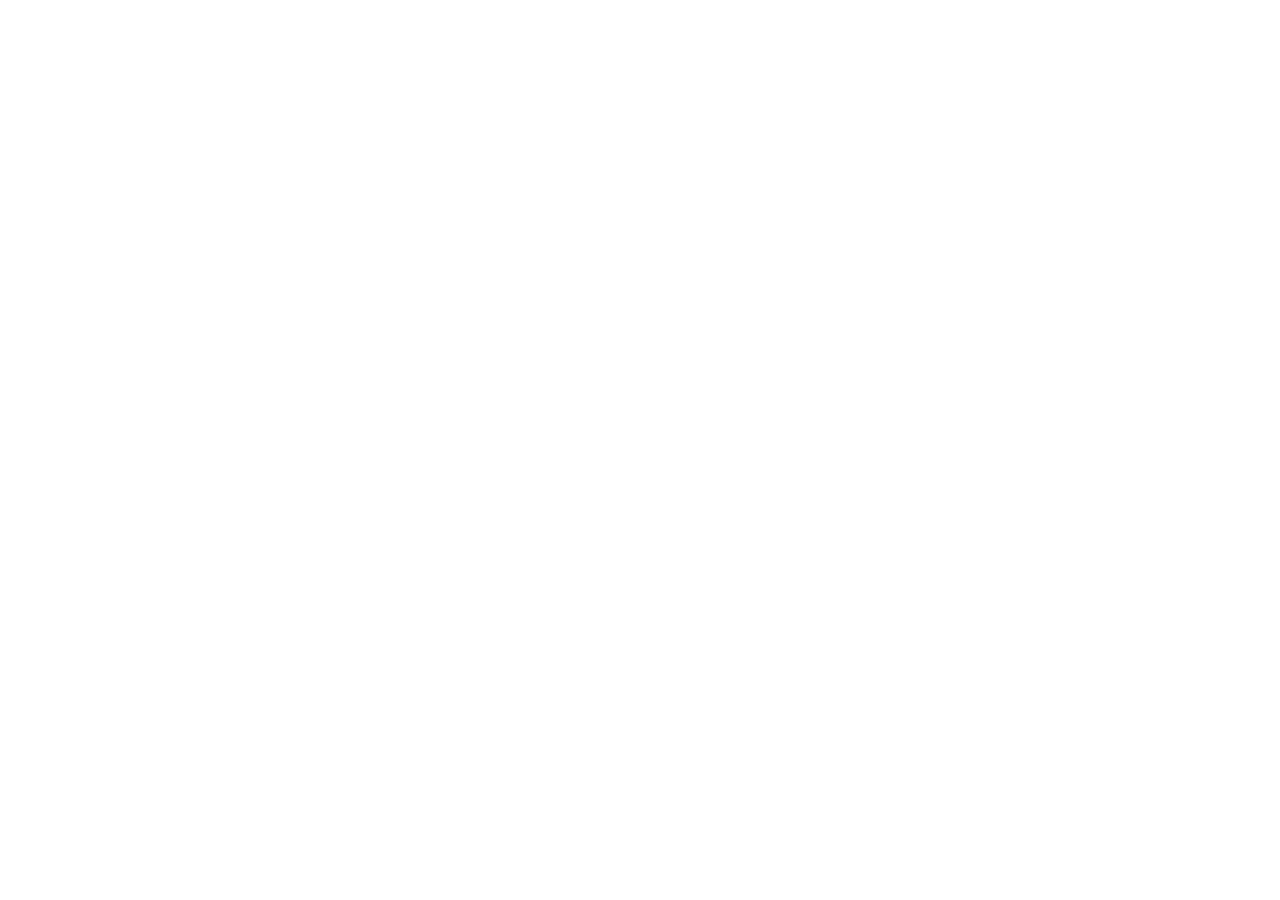
==== inex.html @ 5711841e "first commit" ====
<!DOCTYPE html>
<html lang="en">
<head>
    <meta charset="UTF-8">
    <meta name="viewport" content="width=device-width, initial-scale=1.0">
    <title>Portfolio Assignment</title>
    <link rel="stylesheet" href="./styles/styles.css">
</head>
<body>
    <header>
        <nav>
            <div>
                <img src="" alt="">
            </div>
        </nav>
    </header>
    
</body>
</html>
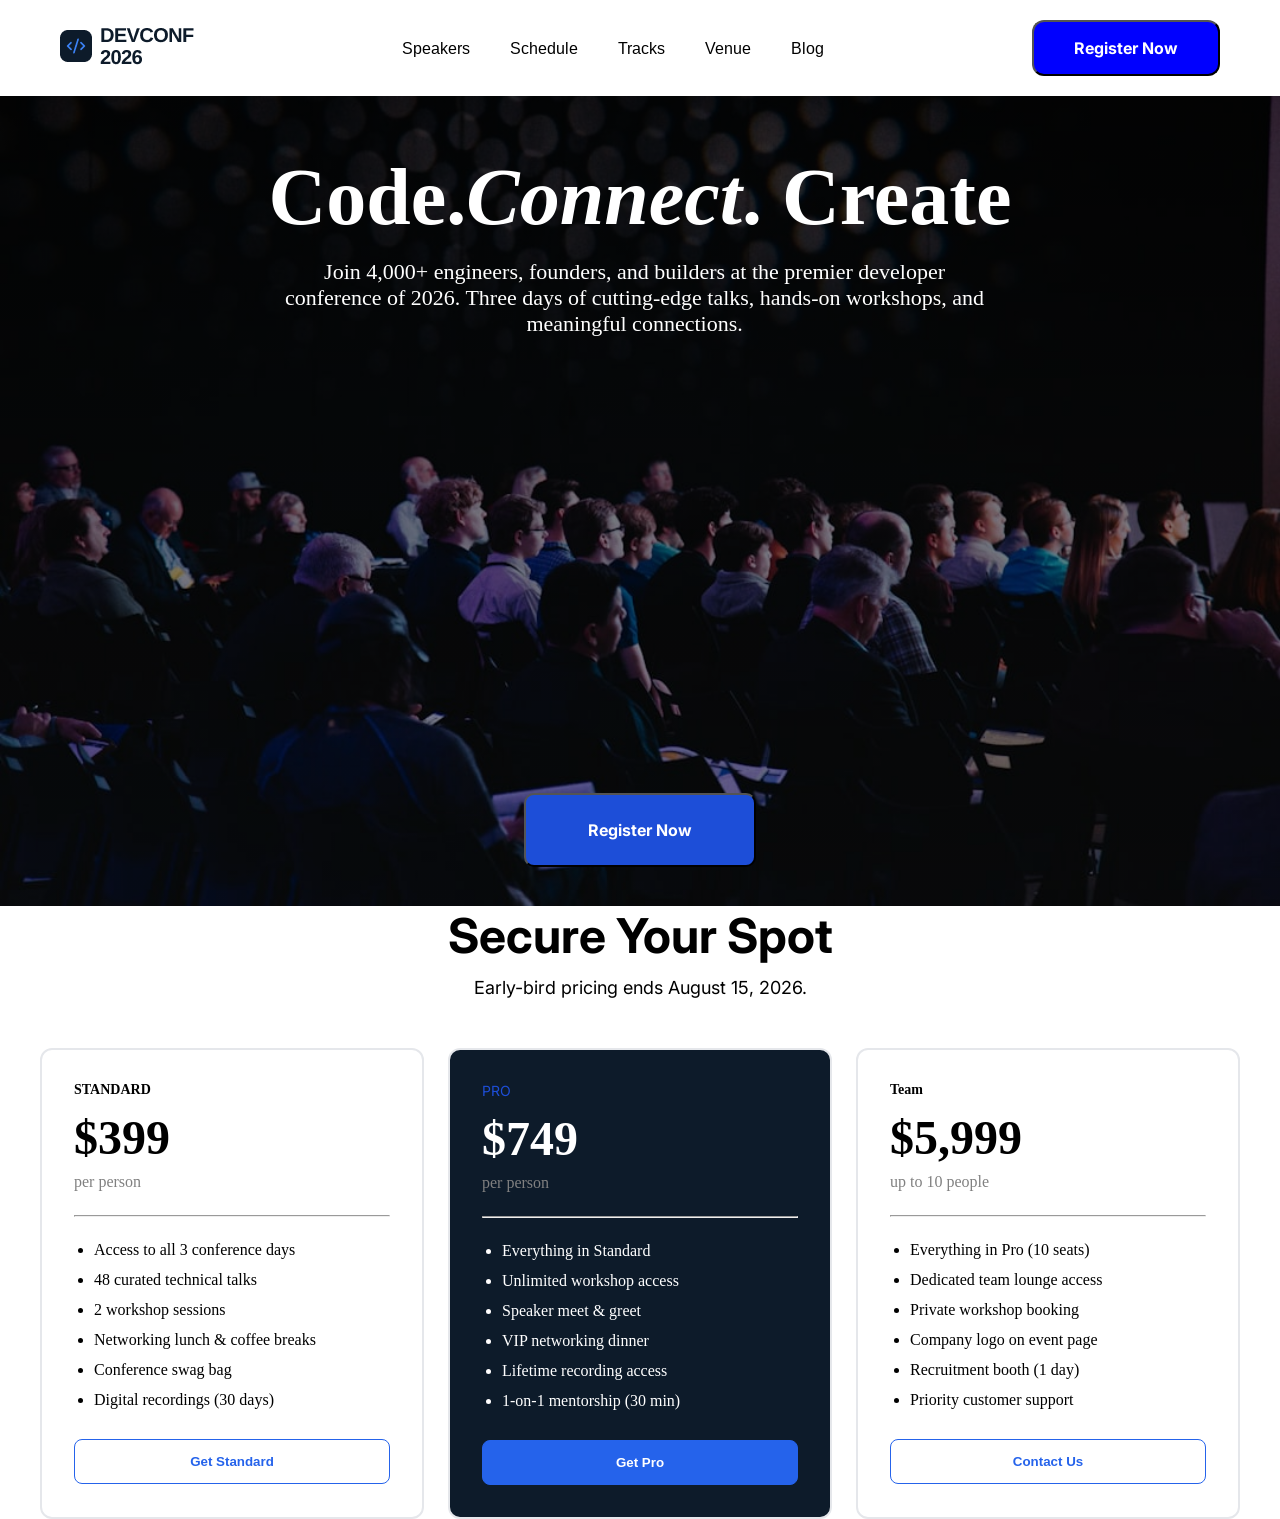
==== commit f8f0fde7: "nav banner and pricing done" ====
--- a/inex.html
+++ b/inex.html
@@ -1,19 +1,126 @@
 <!DOCTYPE html>
 <html lang="en">
+
 <head>
     <meta charset="UTF-8">
     <meta name="viewport" content="width=device-width, initial-scale=1.0">
     <title>Portfolio Assignment</title>
     <link rel="stylesheet" href="./styles/styles.css">
+    <!-- navbar font -->
+    <link rel="preconnect" href="https://fonts.googleapis.com">
+    <link rel="preconnect" href="https://fonts.gstatic.com" crossorigin>
+    <link href="https://fonts.googleapis.com/css2?family=Arimo:ital,wght@0,400..700;1,400..700&display=swap"
+        rel="stylesheet">
+
+    <!-- font -->
+    <link rel="preconnect" href="https://fonts.googleapis.com">
+    <link rel="preconnect" href="https://fonts.gstatic.com" crossorigin>
+    <link
+        href="https://fonts.googleapis.com/css2?family=Inter:ital,opsz,wght@0,14..32,100..900;1,14..32,100..900&display=swap"
+        rel="stylesheet">
 </head>
+
 <body>
-    <header>
-        <nav>
-            <div>
-                <img src="" alt="">
+    <!-- Navbar Section -->
+    <nav class="navbar-container container">
+        <div class="logo-img">
+            <img src="./assets/logo.png" alt="">
+        </div>
+        <div class="nav-links">
+            <a href="">Speakers</a>
+            <a href="">Schedule</a>
+            <a href="">Tracks</a>
+            <a href="">Venue</a>
+            <a href="">Blog</a>
+        </div>
+        <div>
+            <button class="register-btn">Register Now</button>
+        </div>
+    </nav>
+    <!-- Navbar Section end -->
+    <!-- banner-section -->
+    <header class="banner-container ">
+
+        <div class="banner-content">
+            <h2>Code.<em>Connect</em>. Create</h2>
+            <p>Join 4,000+ engineers, founders, and builders at the premier developer conference of 2026. Three days of
+                cutting-edge talks, hands-on workshops, and meaningful connections.</p>
+        </div>
+        <div>
+            <button class=" common-btn">Register Now</button>
+        </div>
+    </header>
+    <!-- banner-section end -->
+    <!-- Secure Your Spot (Pricing) Section -->
+    <section class="container ">
+        <div class="pricing-header">
+            <h2>Secure Your Spot</h2>
+            <p>Early-bird pricing ends August 15, 2026.</p>
+        </div>
+        <div class="pricing-cards">
+            <div class="pricing-card-content">
+                <div class="card-header">
+                    <h5>STANDARD</h5>
+                    <h3>$399</h3>
+                    <p>per person</p>
+                </div>
+                <hr>
+
+                <ul>
+                    <li>Access to all 3 conference days</li>
+                    <li>48 curated technical talks</li>
+                    <li>2 workshop sessions</li>
+                    <li>Networking lunch & coffee breaks</li>
+                    <li>Conference swag bag</li>
+                    <li>Digital recordings (30 days)</li>
+                </ul>
+                <button>Get Standard</button>
             </div>
-        </nav>
-    </header>
-    
+
+            <div class="pricing-card-content pro-card">
+                <div class="card-header">
+                    <h5>PRO</h5>
+                    <h3>$749</h3>
+                    <p>per person</p>
+                </div>
+                <hr>
+
+                <ul>
+                    <li>Everything in Standard</li>
+                    <li>Unlimited workshop access</li>
+                    <li>Speaker meet & greet</li>
+                    <li>VIP networking dinner</li>
+                    <li>Lifetime recording access</li>
+                    <li>1-on-1 mentorship (30 min)</li>
+                </ul>
+                <button>Get Pro</button>
+            </div>
+
+            <div class="pricing-card-content">
+                <div class="card-header">
+                    <h5>Team</h5>
+                    <h3>$5,999</h3>
+                    <p>up to 10 people</p>
+                </div>
+                <hr>
+
+                <ul>
+                    <li>Everything in Pro (10 seats)</li>
+                    <li>Dedicated team lounge access</li>
+                    <li>Private workshop booking</li>
+                    <li>Company logo on event page</li>
+                    <li>Recruitment booth (1 day)</li>
+                    <li>Priority customer support</li>
+                </ul>
+                <button>Contact Us</button>
+            </div>
+        </div>
+
+
+        </div>
+    </section>
+    <!-- Secure Your Spot (Pricing) Section end -->
+
 </body>
+
 </html>
--- a/styles/styles.css
+++ b/styles/styles.css
@@ -0,0 +1,198 @@
+* {
+    margin: 0;
+    padding: 0;
+}
+
+.container {
+    max-width: 1200px;
+    margin: 0 auto;
+    /* border: 2px solid purple; */
+}
+
+.navbar-container {
+    display: flex;
+    justify-content: space-between;
+    font-family: "Arimo", sans-serif;
+    align-items: center;
+
+}
+
+.logo-img {
+
+    margin: 10px;
+    padding: 12px 10px;
+}
+
+.nav-links a,
+.logo-img {
+    text-decoration: none;
+    font-size: 16px;
+    font-weight: 400;
+    cursor: default;
+    color: black;
+
+}
+
+.nav-links {
+    gap: 40px;
+    padding: 24px 0;
+    display: flex;
+    align-items: center;
+
+
+}
+
+.register-btn {
+    font-family: "Inter", sans-serif;
+    font-size: 16px;
+    font-weight: 700;
+    margin: 20px;
+    border-radius: 12px;
+    padding: 16px 40px;
+    background-color: blue;
+    color: white;
+}
+
+/* Banner (Hero) Section */
+.banner-container {
+    background-image: linear-gradient(to bottom,
+            rgba(0, 0, 0, .75) 0%,
+            rgba(0, 0, 0, .55) 40%,
+            rgba(0, 0, 0, .35) 100%), url('../assets/banner.jpg');
+
+    background-size: cover;
+    background-position: center;
+    background-repeat: no-repeat;
+    min-height: 90vh;
+    display: flex;
+    flex-direction: column;
+    justify-content: center;
+    align-items: center;
+    color: white;
+}
+
+.banner-container h2 {
+    font-size: 80px;
+    font-weight: 700;
+}
+
+.banner-container p {
+    font-size: 22px;
+    font-weight: 400;
+    max-width: 700px;
+    margin: 16px;
+    text-align: center;
+}
+
+.banner-content {
+    margin: 16px 20px 240px;
+}
+
+.banner-container button {
+    margin-top: 200px;
+}
+
+.common-btn {
+    padding: 25px 62px;
+    border-radius: 10px;
+    background-color: #1D4ED8;
+    color: white;
+    font-family: "Inter", sans-serif;
+    font-size: 16px;
+    font-weight: 700;
+    /* width: 100%; */
+
+}
+
+/* banner-section end */
+/* Secure Your Spot (Pricing) Section */
+.pricing-header {
+    text-align: center;
+    margin-bottom: 50px;
+    font-family: "Inter", sans-serif;
+}
+
+.pricing-header h2 {
+    font-size: 48px;
+    margin-bottom: 12px;
+
+}
+
+.pricing-header p {
+    font-size: 18px;
+
+}
+
+
+/* Cards */
+
+.pricing-cards {
+    display: flex;
+    gap: 24px;
+}
+
+.pricing-card-content {
+    flex: 1;
+    padding: 32px;
+    border: 2px solid #E5E7EB;
+    border-radius: 12px;
+}
+
+.card-header h5 {
+    font-size: 14px;
+    margin-bottom: 12px;
+}
+
+.card-header h3 {
+    font-size: 48px;
+    margin-bottom: 8px;
+}
+
+.card-header p {
+    color: gray;
+    margin-bottom: 24px;
+}
+
+.pricing-card-content hr {
+    margin-bottom: 24px;
+}
+
+.pricing-card-content ul {
+    padding-left: 20px;
+    margin-bottom: 30px;
+
+}
+
+.pricing-card-content li {
+    margin-bottom: 12px;
+
+}
+
+.pricing-card-content button {
+    width: 100%;
+    padding: 14px;
+    border-radius: 8px;
+    border: 1px solid #2563EB;
+    background: white;
+    color: #2563EB;
+    font-weight: 600;
+    
+}
+
+.pro-card {
+    background-color: #0D1B2A;
+    color: white;
+}
+
+.pro-card h5 {
+    color: #1D4ED8;
+    font-family: "Inter", sans-serif;
+    font-weight: 400;
+
+}
+
+.pro-card button {
+    background-color: #2563EB;
+    color: white;
+}
+/* Secure Your Spot (Pricing) Section end */
